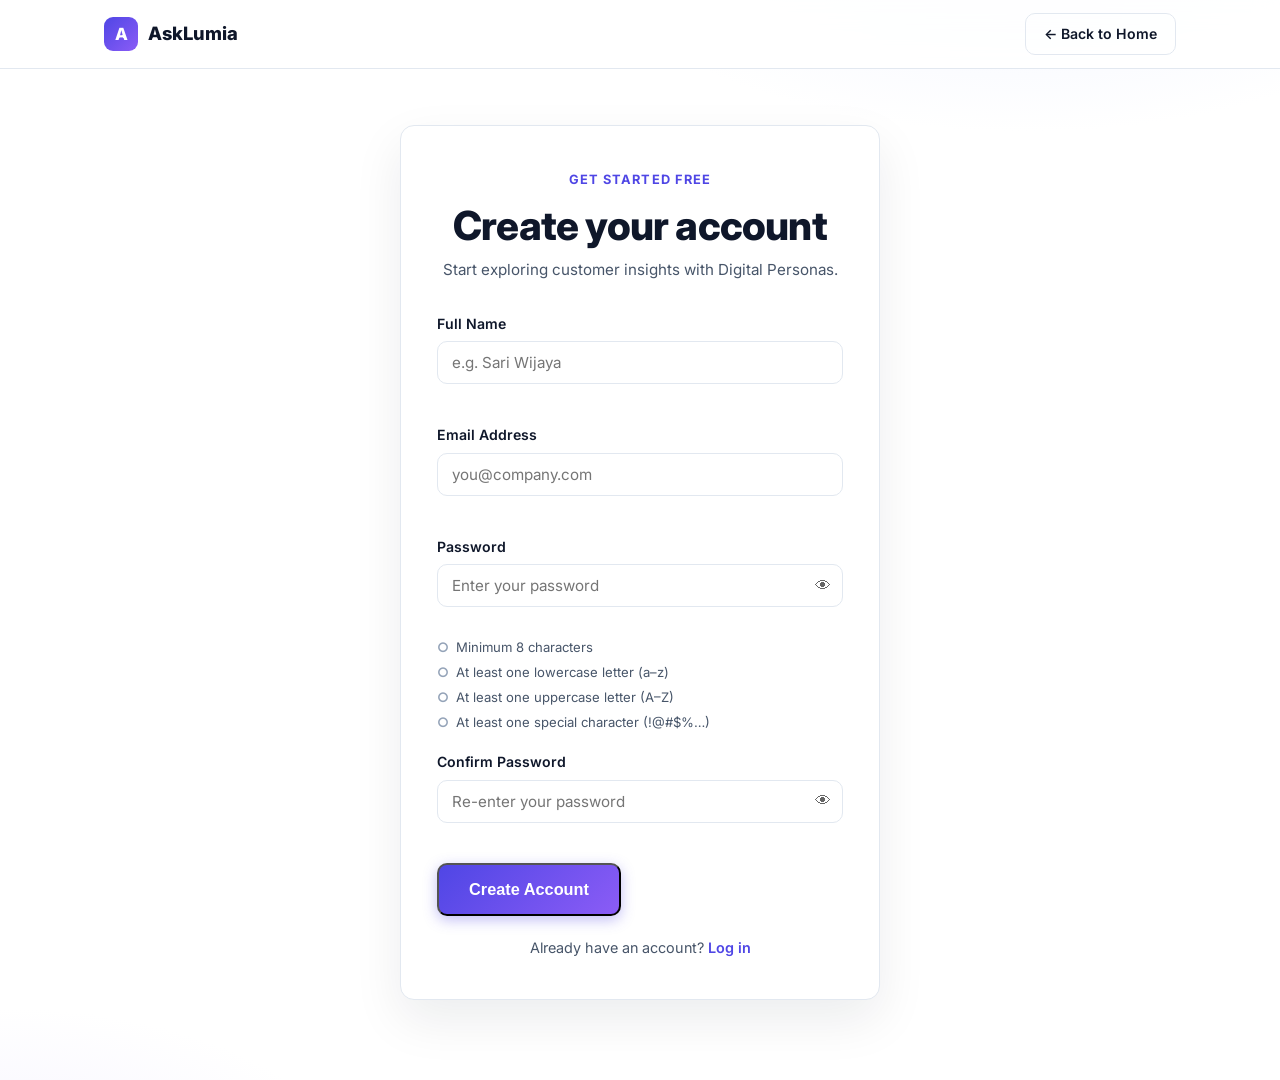
==== register.html @ 6f638997 "feat: add registration page with password validation" ====
<!DOCTYPE html>
<html lang="en">
<head>
  <meta charset="UTF-8" />
  <meta name="viewport" content="width=device-width, initial-scale=1.0" />
  <title>Create Account — AskLumia</title>
  <meta name="description" content="Create your AskLumia account and start asking your first research question." />
  <link rel="preconnect" href="https://fonts.googleapis.com" />
  <link rel="preconnect" href="https://fonts.gstatic.com" crossorigin />
  <link href="https://fonts.googleapis.com/css2?family=Inter:wght@400;500;600;700;800&display=swap" rel="stylesheet" />
  <link rel="stylesheet" href="styles.css" />
  <link rel="icon" href="data:image/svg+xml,%3Csvg xmlns='http://www.w3.org/2000/svg' viewBox='0 0 32 32'%3E%3Crect width='32' height='32' rx='8' fill='%234f46e5'/%3E%3Ctext x='16' y='22' font-size='16' font-family='sans-serif' font-weight='bold' fill='white' text-anchor='middle'%3EA%3C/text%3E%3C/svg%3E" />
  <link rel="stylesheet" href="register.css" />
</head>
<body class="auth-body">

  <!-- ===== NAVBAR (simplified) ===== -->
  <header class="navbar" id="navbar">
    <div class="container nav-inner">
      <a href="index.html" class="logo">
        <span class="logo-mark">A</span>
        <span class="logo-text">AskLumia</span>
      </a>
      <div class="nav-cta">
        <a href="index.html" class="btn btn-ghost btn-sm">← Back to Home</a>
      </div>
    </div>
  </header>

  <!-- ===== REGISTRATION FORM ===== -->
  <main class="auth-main">
    <div class="auth-card">
      <div class="auth-head">
        <span class="eyebrow">Get Started Free</span>
        <h2>Create your account</h2>
        <p>Start exploring customer insights with Digital Personas.</p>
      </div>

      <form id="registerForm" novalidate>
        <!-- Full name -->
        <div class="form-group">
          <label for="fullName">Full Name</label>
          <input type="text" id="fullName" name="fullName" placeholder="e.g. Sari Wijaya" autocomplete="name" />
          <small class="error-msg" id="nameError"></small>
        </div>

        <!-- Email -->
        <div class="form-group">
          <label for="email">Email Address</label>
          <input type="email" id="email" name="email" placeholder="you@company.com" autocomplete="email" />
          <small class="error-msg" id="emailError"></small>
        </div>

        <!-- Password -->
        <div class="form-group">
          <label for="password">Password</label>
          <div class="password-wrap">
            <input type="password" id="password" name="password" placeholder="Enter your password" autocomplete="new-password" />
            <button type="button" class="toggle-pass" data-target="password" aria-label="Show password">👁</button>
          </div>
          <small class="error-msg" id="passwordError"></small>

          <!-- Live password requirements checklist -->
          <ul class="pass-rules" id="passRules">
            <li data-rule="length"><span class="rule-icon">○</span> Minimum 8 characters</li>
            <li data-rule="lower"><span class="rule-icon">○</span> At least one lowercase letter (a–z)</li>
            <li data-rule="upper"><span class="rule-icon">○</span> At least one uppercase letter (A–Z)</li>
            <li data-rule="special"><span class="rule-icon">○</span> At least one special character (!@#$%…)</li>
          </ul>
        </div>

        <!-- Confirm Password -->
        <div class="form-group">
          <label for="confirmPassword">Confirm Password</label>
          <div class="password-wrap">
            <input type="password" id="confirmPassword" name="confirmPassword" placeholder="Re-enter your password" autocomplete="new-password" />
            <button type="button" class="toggle-pass" data-target="confirmPassword" aria-label="Show password">👁</button>
          </div>
          <small class="error-msg" id="confirmError"></small>
        </div>

        <button type="submit" class="btn btn-primary btn-block btn-lg">Create Account</button>

        <p class="auth-switch">
          Already have an account?
          <a href="#" id="loginLink">Log in</a>
        </p>
      </form>

      <!-- Success state -->
      <div class="auth-success" id="authSuccess" hidden>
        <div class="success-icon">✓</div>
        <h3>Account created!</h3>
        <p>Welcome to AskLumia, <strong id="successName"></strong>. Redirecting you to the dashboard…</p>
      </div>
    </div>
  </main>

  <script src="register.js"></script>
</body>
</html>
---- styles.css ----
/* ===== Reset & Base ===== */
:root {
  --bg: #ffffff;
  --bg-alt: #f8fafc;
  --ink: #0f172a;
  --ink-soft: #475569;
  --line: #e2e8f0;
  --primary: #4f46e5;
  --primary-dark: #4338ca;
  --accent: #8b5cf6;
  --radius: 14px;
}

* { margin: 0; padding: 0; box-sizing: border-box; }

html { scroll-behavior: smooth; }

body {
  font-family: 'Inter', system-ui, -apple-system, sans-serif;
  color: var(--ink);
  background: var(--bg);
  line-height: 1.6;
  -webkit-font-smoothing: antialiased;
}

.container { max-width: 1120px; margin: 0 auto; padding: 0 24px; }

h1, h2, h3 { line-height: 1.2; letter-spacing: -0.02em; }
h2 { font-size: clamp(1.8rem, 4vw, 2.5rem); font-weight: 800; }
h3 { font-size: 1.15rem; font-weight: 700; }

a { color: inherit; text-decoration: none; }
img { max-width: 100%; }

/* ===== Navbar ===== */
.navbar {
  position: sticky; top: 0; z-index: 100;
  background: rgba(255, 255, 255, 0.85);
  backdrop-filter: blur(12px);
  border-bottom: 1px solid var(--line);
}
.nav-inner { display: flex; align-items: center; justify-content: space-between; height: 68px; }
.logo { display: flex; align-items: center; gap: 10px; font-weight: 800; font-size: 1.15rem; }
.logo-mark {
  display: grid; place-items: center;
  width: 34px; height: 34px; border-radius: 9px;
  background: linear-gradient(135deg, var(--primary), var(--accent));
  color: #fff; font-size: 1.05rem;
}
.nav-links { display: flex; gap: 28px; font-size: 0.92rem; font-weight: 500; color: var(--ink-soft); }
.nav-links a:hover { color: var(--primary); }
.nav-cta { display: flex; align-items: center; gap: 12px; }
.nav-toggle { display: none; background: none; border: none; cursor: pointer; flex-direction: column; gap: 5px; padding: 6px; }
.nav-toggle span { width: 22px; height: 2px; background: var(--ink); border-radius: 2px; }

/* ===== Buttons ===== */
.btn {
  display: inline-block; padding: 12px 24px;
  border-radius: 10px; font-weight: 600; font-size: 0.95rem;
  transition: transform 0.15s ease, box-shadow 0.15s ease, background 0.15s ease;
}
.btn:hover { transform: translateY(-1px); }
.btn-primary {
  background: linear-gradient(135deg, var(--primary), var(--accent));
  color: #fff; box-shadow: 0 4px 14px rgba(79, 70, 229, 0.35);
}
.btn-primary:hover { box-shadow: 0 6px 20px rgba(79, 70, 229, 0.45); }
.btn-ghost { background: transparent; color: var(--ink); border: 1px solid var(--line); }
.btn-ghost:hover { border-color: var(--primary); color: var(--primary); }
.btn-light { background: #fff; color: var(--primary); }
.btn-sm { padding: 9px 18px; font-size: 0.88rem; }
.btn-lg { padding: 15px 30px; font-size: 1.02rem; }
.btn-block { display: block; text-align: center; }

/* ===== Hero ===== */
.hero { padding: 90px 0 60px; text-align: center; }
.hero-badge {
  display: inline-block; padding: 7px 16px; margin-bottom: 24px;
  border-radius: 999px; font-size: 0.85rem; font-weight: 600;
  color: var(--primary); background: #eef2ff; border: 1px solid #e0e7ff;
}
.hero h1 { font-size: clamp(2.6rem, 7vw, 4.4rem); font-weight: 800; }
.gradient-text {
  background: linear-gradient(135deg, var(--primary), var(--accent));
  -webkit-background-clip: text; background-clip: text; color: transparent;
}
.hero-sub {
  max-width: 640px; margin: 22px auto 0;
  font-size: 1.15rem; color: var(--ink-soft);
}
.hero-actions { display: flex; justify-content: center; gap: 14px; margin-top: 34px; flex-wrap: wrap; }

.hero-visual { max-width: 680px; margin: 56px auto 0; text-align: left; }
.chat-demo {
  background: var(--bg-alt); border: 1px solid var(--line);
  border-radius: var(--radius); padding: 22px; display: flex;
  flex-direction: column; gap: 14px;
  box-shadow: 0 20px 50px rgba(15, 23, 42, 0.07);
}
.chat-msg { padding: 14px 18px; border-radius: 12px; font-size: 0.95rem; max-width: 90%; }
.chat-user { background: var(--primary); color: #fff; align-self: flex-end; border-bottom-right-radius: 4px; }
.chat-bot { background: #fff; border: 1px solid var(--line); align-self: flex-start; border-bottom-left-radius: 4px; }

/* ===== Sections ===== */
.section { padding: 90px 0; }
.section-alt { background: var(--bg-alt); }
.section-head { text-align: center; max-width: 680px; margin: 0 auto 54px; }
.section-head p { color: var(--ink-soft); margin-top: 14px; font-size: 1.05rem; }
.eyebrow {
  display: inline-block; font-size: 0.8rem; font-weight: 700;
  text-transform: uppercase; letter-spacing: 0.08em;
  color: var(--primary); margin-bottom: 12px;
}

/* ===== Grid & Cards ===== */
.grid { display: grid; gap: 22px; }
.grid-3 { grid-template-columns: repeat(3, 1fr); }
.grid-4 { grid-template-columns: repeat(4, 1fr); }

.card {
  background: #fff; border: 1px solid var(--line); border-radius: var(--radius);
  padding: 28px; transition: transform 0.2s ease, box-shadow 0.2s ease;
}
.card:hover { transform: translateY(-4px); box-shadow: 0 14px 34px rgba(15, 23, 42, 0.08); }
.card-icon { font-size: 1.8rem; margin-bottom: 16px; }
.card p { color: var(--ink-soft); font-size: 0.94rem; margin-top: 8px; }

/* ===== Steps ===== */
.step-card {
  background: #fff; border: 1px solid var(--line); border-radius: var(--radius);
  padding: 26px; position: relative;
}
.step-num {
  font-size: 0.85rem; font-weight: 800; color: var(--primary);
  background: #eef2ff; width: fit-content;
  padding: 4px 12px; border-radius: 999px; margin-bottom: 16px;
}
.step-card p { color: var(--ink-soft); font-size: 0.92rem; margin-top: 8px; }

/* ===== Split (Personas) ===== */
.split { display: grid; grid-template-columns: 1.1fr 0.9fr; gap: 60px; align-items: center; }
.split-lead { color: var(--ink-soft); margin-top: 16px; font-size: 1.05rem; }
.checklist { list-style: none; margin-top: 26px; display: flex; flex-direction: column; gap: 18px; }
.checklist li { display: flex; gap: 14px; font-size: 0.97rem; color: var(--ink-soft); }
.checklist strong { color: var(--ink); }
.check {
  flex-shrink: 0; width: 26px; height: 26px; border-radius: 50%;
  background: #dcfce7; color: #16a34a; display: grid; place-items: center;
  font-weight: 700; font-size: 0.85rem;
}
.fine-print { margin-top: 24px; font-size: 0.85rem; color: #94a3b8; }

.split-visual { display: flex; flex-direction: column; gap: 16px; }
.persona-chip {
  display: flex; align-items: center; gap: 16px;
  background: #fff; border: 1px solid var(--line); border-radius: var(--radius);
  padding: 16px 20px; box-shadow: 0 6px 20px rgba(15, 23, 42, 0.05);
}
.persona-chip:nth-child(2) { transform: translateX(24px); }
.persona-chip:nth-child(3) { transform: translateX(-12px); }
.persona-chip small { display: block; color: var(--ink-soft); }
.avatar {
  width: 46px; height: 46px; border-radius: 50%;
  background: #eef2ff; display: grid; place-items: center; font-size: 1.4rem;
}

/* ===== Testimonials ===== */
.testimonial .quote { font-size: 0.98rem; color: var(--ink); margin-bottom: 20px; }
.testimonial .who strong { display: block; }
.testimonial .who span { color: var(--ink-soft); font-size: 0.85rem; }

/* ===== Pricing ===== */
.price-card { display: flex; flex-direction: column; }
.price-card h3 { margin-bottom: 10px; }
.price { font-size: 2.4rem; font-weight: 800; margin-bottom: 20px; }
.price span { font-size: 1rem; font-weight: 500; color: var(--ink-soft); }
.price-card ul { list-style: none; display: flex; flex-direction: column; gap: 10px; margin-bottom: 26px; flex: 1; }
.price-card li { font-size: 0.93rem; color: var(--ink-soft); }
.featured { border: 2px solid var(--primary); position: relative; }
.featured .btn { background: linear-gradient(135deg, var(--primary), var(--accent)); color: #fff; border: none; }
.badge {
  position: absolute; top: -13px; left: 50%; transform: translateX(-50%);
  background: linear-gradient(135deg, var(--primary), var(--accent));
  color: #fff; font-size: 0.75rem; font-weight: 700;
  padding: 4px 14px; border-radius: 999px; white-space: nowrap;
}
.pricing-note { text-align: center; margin-top: 26px; font-size: 0.85rem; color: #94a3b8; }

/* ===== CTA ===== */
.cta-section { padding-top: 0; }
.cta-box {
  text-align: center; color: #fff;
  background: linear-gradient(135deg, var(--primary), var(--accent));
  border-radius: 24px; padding: 70px 32px;
}
.cta-box h2 { color: #fff; }
.cta-box p { margin: 14px 0 30px; opacity: 0.9; font-size: 1.08rem; }

/* ===== Footer ===== */
.footer { border-top: 1px solid var(--line); padding: 50px 0 30px; }
.footer-inner { display: flex; justify-content: space-between; gap: 30px; flex-wrap: wrap; }
.footer-brand p { color: var(--ink-soft); font-size: 0.9rem; margin-top: 10px; max-width: 260px; }
.footer-links { display: flex; gap: 24px; font-size: 0.92rem; color: var(--ink-soft); align-items: center; flex-wrap: wrap; }
.footer-links a:hover { color: var(--primary); }
.footer-bottom {
  margin-top: 36px; padding-top: 22px; border-top: 1px solid var(--line);
  display: flex; justify-content: space-between; gap: 12px; flex-wrap: wrap;
  font-size: 0.85rem; color: #94a3b8;
}
.footer-bottom a { color: var(--primary); }

/* ===== Entrance animation (CSS-only, auto-plays, safe fallback) ===== */
@keyframes fadeUp {
  from { opacity: 0; transform: translateY(22px); }
  to { opacity: 1; transform: translateY(0); }
}
.card, .step-card, .persona-chip, .cta-box {
  animation: fadeUp 0.7s ease both;
}
.card:nth-child(2), .step-card:nth-child(2) { animation-delay: 0.08s; }
.card:nth-child(3), .step-card:nth-child(3) { animation-delay: 0.16s; }
.card:nth-child(4), .step-card:nth-child(4) { animation-delay: 0.24s; }
.persona-chip:nth-child(2) { animation-delay: 0.08s; }
.persona-chip:nth-child(3) { animation-delay: 0.16s; }
.persona-chip:nth-child(4) { animation-delay: 0.24s; }
@media (prefers-reduced-motion: reduce) {
  .card, .step-card, .persona-chip, .cta-box { animation: none; }
}
/* Safety net: after animations complete, force final state (JS adds .anim-done).
   Guarantees content is visible even if animations are throttled or frozen. */
.anim-done .card, .anim-done .step-card, .anim-done .persona-chip, .anim-done .cta-box {
  animation: none;
  opacity: 1;
  transform: none;
}

/* ===== Responsive ===== */
@media (max-width: 960px) {
  .grid-4 { grid-template-columns: repeat(2, 1fr); }
  .split { grid-template-columns: 1fr; gap: 40px; }
  .persona-chip:nth-child(2), .persona-chip:nth-child(3) { transform: none; }
}

@media (max-width: 700px) {
  .nav-links {
    display: none; position: absolute; top: 68px; left: 0; right: 0;
    background: #fff; border-bottom: 1px solid var(--line);
    flex-direction: column; padding: 20px 24px; gap: 16px;
  }
  .nav-links.open { display: flex; }
  .nav-toggle { display: flex; }
  .grid-3, .grid-4 { grid-template-columns: 1fr; }
  .section { padding: 64px 0; }
  .hero { padding: 60px 0 40px; }
  .footer-inner, .footer-bottom { flex-direction: column; }
}
---- register.css ----
/* ===== Register page ===== */
.auth-body {
  min-height: 100vh;
  background:
    radial-gradient(800px 400px at 80% -10%, #eef2ff 0%, transparent 60%),
    radial-gradient(600px 300px at 0% 110%, #f5f3ff 0%, transparent 60%),
    var(--bg);
}

.auth-main {
  display: flex; justify-content: center;
  padding: 56px 24px 80px;
}

.auth-card {
  width: 100%; max-width: 480px;
  background: #fff;
  border: 1px solid var(--line);
  border-radius: var(--radius);
  padding: 40px 36px;
  box-shadow: 0 20px 50px rgba(15, 23, 42, 0.08);
}

.auth-head { text-align: center; margin-bottom: 30px; }
.auth-head p { color: var(--ink-soft); margin-top: 8px; font-size: 0.95rem; }

/* Form fields */
.form-group { margin-bottom: 18px; }
.form-group label {
  display: block; font-size: 0.88rem; font-weight: 600;
  margin-bottom: 6px; color: var(--ink);
}
.form-group input {
  width: 100%; padding: 11px 14px;
  border: 1px solid var(--line); border-radius: 10px;
  font-size: 0.95rem; font-family: inherit;
  transition: border-color 0.15s ease, box-shadow 0.15s ease;
}
.form-group input:focus {
  outline: none; border-color: var(--primary);
  box-shadow: 0 0 0 3px rgba(79, 70, 229, 0.15);
}
.form-group input.invalid { border-color: #dc2626; }
.form-group input.invalid:focus { box-shadow: 0 0 0 3px rgba(220, 38, 38, 0.12); }
.form-group input.valid { border-color: #16a34a; }

.password-wrap { position: relative; }
.password-wrap input { padding-right: 44px; }
.toggle-pass {
  position: absolute; right: 8px; top: 50%; transform: translateY(-50%);
  background: none; border: none; cursor: pointer;
  font-size: 1rem; padding: 4px; line-height: 1; opacity: 0.6;
}
.toggle-pass:hover { opacity: 1; }

.error-msg { display: block; min-height: 18px; margin-top: 4px; color: #dc2626; font-size: 0.8rem; }

/* Password rules checklist */
.pass-rules {
  list-style: none; margin-top: 8px;
  display: grid; gap: 4px;
  font-size: 0.82rem; color: var(--ink-soft);
}
.pass-rules li { display: flex; align-items: center; gap: 7px; }
.pass-rules li .rule-icon { font-weight: 700; color: #94a3b8; }
.pass-rules li.ok { color: #15803d; }
.pass-rules li.ok .rule-icon { color: #16a34a; }

/* Submit + switch link */
#registerForm .btn { margin-top: 6px; }
.auth-switch { text-align: center; margin-top: 20px; font-size: 0.9rem; color: var(--ink-soft); }
.auth-switch a { color: var(--primary); font-weight: 600; }
.auth-switch a:hover { text-decoration: underline; }

/* Success state */
.auth-success { text-align: center; padding: 30px 0 10px; }
.success-icon {
  width: 64px; height: 64px; margin: 0 auto 18px;
  display: grid; place-items: center;
  border-radius: 50%; background: #dcfce7; color: #16a34a;
  font-size: 1.8rem; font-weight: 800;
}
.auth-success p { color: var(--ink-soft); margin-top: 10px; }

/* Responsive */
@media (max-width: 520px) {
  .auth-card { padding: 30px 22px; }
  .auth-main { padding: 32px 16px 60px; }
}
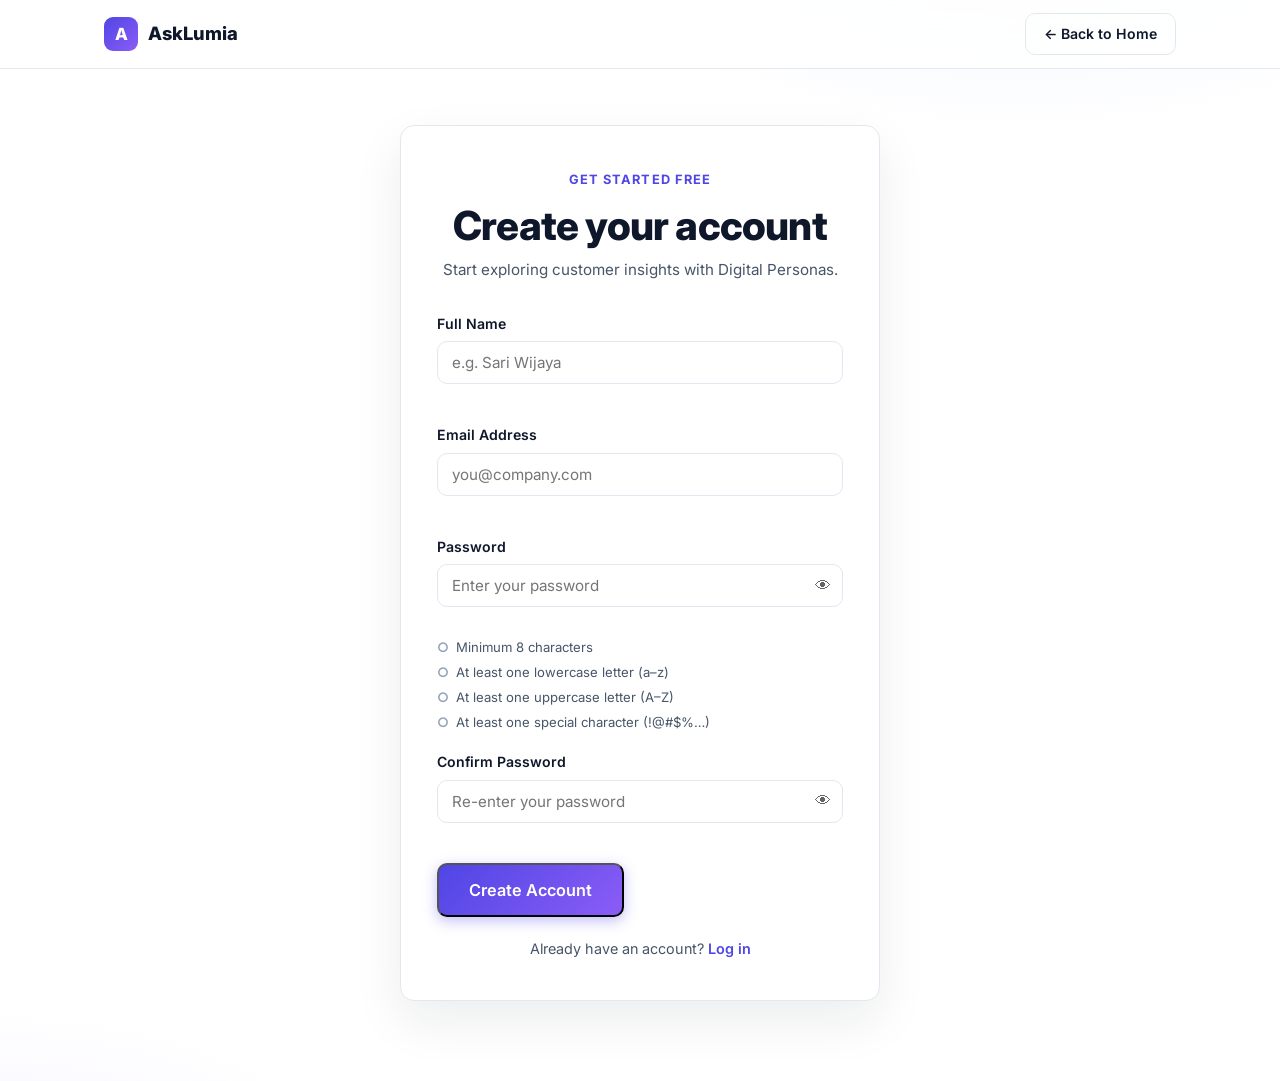
==== commit ef0fd0f1: "fix: restore validation as pendaftaran.js + address review - Commit pendaftaran.js (register.js was " ====
--- a/register.html
+++ b/register.html
@@ -32,7 +32,7 @@
     <div class="auth-card">
       <div class="auth-head">
         <span class="eyebrow">Get Started Free</span>
-        <h2>Create your account</h2>
+        <h1>Create your account</h1>
         <p>Start exploring customer insights with Digital Personas.</p>
       </div>
 
@@ -40,28 +40,28 @@
         <!-- Full name -->
         <div class="form-group">
           <label for="fullName">Full Name</label>
-          <input type="text" id="fullName" name="fullName" placeholder="e.g. Sari Wijaya" autocomplete="name" />
-          <small class="error-msg" id="nameError"></small>
+          <input type="text" id="fullName" name="fullName" placeholder="e.g. Sari Wijaya" autocomplete="name" aria-describedby="nameError" />
+          <small class="error-msg" id="nameError" aria-live="polite"></small>
         </div>
 
         <!-- Email -->
         <div class="form-group">
           <label for="email">Email Address</label>
-          <input type="email" id="email" name="email" placeholder="you@company.com" autocomplete="email" />
-          <small class="error-msg" id="emailError"></small>
+          <input type="email" id="email" name="email" placeholder="you@company.com" autocomplete="email" aria-describedby="emailError" />
+          <small class="error-msg" id="emailError" aria-live="polite"></small>
         </div>
 
         <!-- Password -->
         <div class="form-group">
           <label for="password">Password</label>
           <div class="password-wrap">
-            <input type="password" id="password" name="password" placeholder="Enter your password" autocomplete="new-password" />
+            <input type="password" id="password" name="password" placeholder="Enter your password" autocomplete="new-password" aria-describedby="passwordError passRules" />
             <button type="button" class="toggle-pass" data-target="password" aria-label="Show password">👁</button>
           </div>
-          <small class="error-msg" id="passwordError"></small>
+          <small class="error-msg" id="passwordError" aria-live="polite"></small>
 
           <!-- Live password requirements checklist -->
-          <ul class="pass-rules" id="passRules">
+          <ul class="pass-rules" id="passRules" aria-label="Password requirements">
             <li data-rule="length"><span class="rule-icon">○</span> Minimum 8 characters</li>
             <li data-rule="lower"><span class="rule-icon">○</span> At least one lowercase letter (a–z)</li>
             <li data-rule="upper"><span class="rule-icon">○</span> At least one uppercase letter (A–Z)</li>
@@ -73,10 +73,10 @@
         <div class="form-group">
           <label for="confirmPassword">Confirm Password</label>
           <div class="password-wrap">
-            <input type="password" id="confirmPassword" name="confirmPassword" placeholder="Re-enter your password" autocomplete="new-password" />
+            <input type="password" id="confirmPassword" name="confirmPassword" placeholder="Re-enter your password" autocomplete="new-password" aria-describedby="confirmError" />
             <button type="button" class="toggle-pass" data-target="confirmPassword" aria-label="Show password">👁</button>
           </div>
-          <small class="error-msg" id="confirmError"></small>
+          <small class="error-msg" id="confirmError" aria-live="polite"></small>
         </div>
 
         <button type="submit" class="btn btn-primary btn-block btn-lg">Create Account</button>
@@ -90,12 +90,12 @@
       <!-- Success state -->
       <div class="auth-success" id="authSuccess" hidden>
         <div class="success-icon">✓</div>
-        <h3>Account created!</h3>
-        <p>Welcome to AskLumia, <strong id="successName"></strong>. Redirecting you to the dashboard…</p>
+        <h3 tabindex="-1">Account created!</h3>
+        <p>Welcome to AskLumia, <strong id="successName"></strong>. We'll be in touch soon — no dashboard yet, this is a demo.</p>
       </div>
     </div>
   </main>
 
-  <script src="register.js"></script>
+  <script src="pendaftaran.js"></script>
 </body>
 </html>
--- a/register.css
+++ b/register.css
@@ -22,7 +22,11 @@
 }
 
 .auth-head { text-align: center; margin-bottom: 30px; }
+.auth-head h1 { font-size: clamp(1.8rem, 4vw, 2.5rem); font-weight: 800; }
 .auth-head p { color: var(--ink-soft); margin-top: 8px; font-size: 0.95rem; }
+
+/* Buttons are <button> here, not <a> — UA stylesheets give them their own font. */
+button.btn { font-family: inherit; }
 
 /* Form fields */
 .form-group { margin-bottom: 18px; }
@@ -74,6 +78,7 @@
 
 /* Success state */
 .auth-success { text-align: center; padding: 30px 0 10px; }
+.auth-success h3:focus { outline: none; }
 .success-icon {
   width: 64px; height: 64px; margin: 0 auto 18px;
   display: grid; place-items: center;
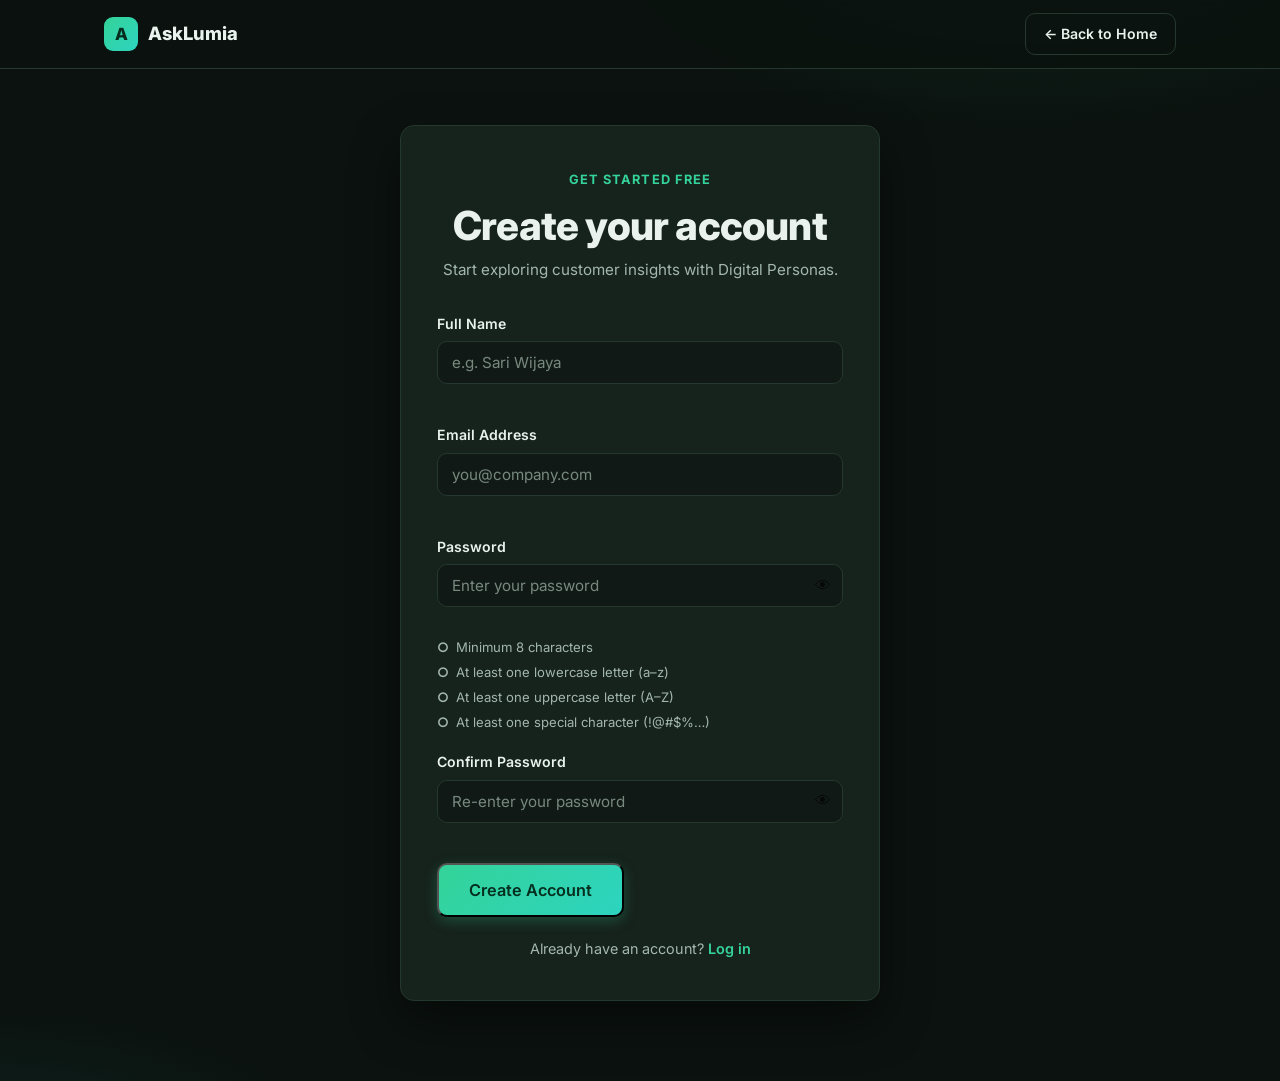
==== commit f8127a91: "feat: rebrand theme from purple/white to dark green — near-black green background (#0b120f), emerald" ====
--- a/register.html
+++ b/register.html
@@ -9,7 +9,7 @@
   <link rel="preconnect" href="https://fonts.gstatic.com" crossorigin />
   <link href="https://fonts.googleapis.com/css2?family=Inter:wght@400;500;600;700;800&display=swap" rel="stylesheet" />
   <link rel="stylesheet" href="styles.css" />
-  <link rel="icon" href="data:image/svg+xml,%3Csvg xmlns='http://www.w3.org/2000/svg' viewBox='0 0 32 32'%3E%3Crect width='32' height='32' rx='8' fill='%234f46e5'/%3E%3Ctext x='16' y='22' font-size='16' font-family='sans-serif' font-weight='bold' fill='white' text-anchor='middle'%3EA%3C/text%3E%3C/svg%3E" />
+  <link rel="icon" href="data:image/svg+xml,%3Csvg xmlns='http://www.w3.org/2000/svg' viewBox='0 0 32 32'%3E%3Crect width='32' height='32' rx='8' fill='%230b120f'/%3E%3Ctext x='16' y='22' font-size='16' font-family='sans-serif' font-weight='bold' fill='%2334d399' text-anchor='middle'%3EA%3C/text%3E%3C/svg%3E" />
   <link rel="stylesheet" href="register.css" />
 </head>
 <body class="auth-body">
--- a/styles.css
+++ b/styles.css
@@ -1,13 +1,15 @@
 /* ===== Reset & Base ===== */
 :root {
-  --bg: #ffffff;
-  --bg-alt: #f8fafc;
-  --ink: #0f172a;
-  --ink-soft: #475569;
-  --line: #e2e8f0;
-  --primary: #4f46e5;
-  --primary-dark: #4338ca;
-  --accent: #8b5cf6;
+  --bg: #0b120f;
+  --bg-alt: #101915;
+  --surface: #16221c;
+  --ink: #e9f2ed;
+  --ink-soft: #a3b8ad;
+  --line: #24382e;
+  --primary: #34d399;
+  --primary-dark: #2bbd8a;
+  --accent: #2dd4bf;
+  --on-primary: #052e1f;
   --radius: 14px;
 }
 
@@ -35,7 +37,7 @@
 /* ===== Navbar ===== */
 .navbar {
   position: sticky; top: 0; z-index: 100;
-  background: rgba(255, 255, 255, 0.85);
+  background: rgba(11, 18, 15, 0.85);
   backdrop-filter: blur(12px);
   border-bottom: 1px solid var(--line);
 }
@@ -45,7 +47,7 @@
   display: grid; place-items: center;
   width: 34px; height: 34px; border-radius: 9px;
   background: linear-gradient(135deg, var(--primary), var(--accent));
-  color: #fff; font-size: 1.05rem;
+  color: var(--on-primary); font-size: 1.05rem;
 }
 .nav-links { display: flex; gap: 28px; font-size: 0.92rem; font-weight: 500; color: var(--ink-soft); }
 .nav-links a:hover { color: var(--primary); }
@@ -62,12 +64,12 @@
 .btn:hover { transform: translateY(-1px); }
 .btn-primary {
   background: linear-gradient(135deg, var(--primary), var(--accent));
-  color: #fff; box-shadow: 0 4px 14px rgba(79, 70, 229, 0.35);
-}
-.btn-primary:hover { box-shadow: 0 6px 20px rgba(79, 70, 229, 0.45); }
+  color: var(--on-primary); box-shadow: 0 4px 14px rgba(52, 211, 153, 0.25);
+}
+.btn-primary:hover { box-shadow: 0 6px 20px rgba(52, 211, 153, 0.35); }
 .btn-ghost { background: transparent; color: var(--ink); border: 1px solid var(--line); }
 .btn-ghost:hover { border-color: var(--primary); color: var(--primary); }
-.btn-light { background: #fff; color: var(--primary); }
+.btn-light { background: #f0fdf7; color: #065f46; }
 .btn-sm { padding: 9px 18px; font-size: 0.88rem; }
 .btn-lg { padding: 15px 30px; font-size: 1.02rem; }
 .btn-block { display: block; text-align: center; }
@@ -77,7 +79,7 @@
 .hero-badge {
   display: inline-block; padding: 7px 16px; margin-bottom: 24px;
   border-radius: 999px; font-size: 0.85rem; font-weight: 600;
-  color: var(--primary); background: #eef2ff; border: 1px solid #e0e7ff;
+  color: var(--primary); background: rgba(52, 211, 153, 0.08); border: 1px solid rgba(52, 211, 153, 0.25);
 }
 .hero h1 { font-size: clamp(2.6rem, 7vw, 4.4rem); font-weight: 800; }
 .gradient-text {
@@ -95,11 +97,11 @@
   background: var(--bg-alt); border: 1px solid var(--line);
   border-radius: var(--radius); padding: 22px; display: flex;
   flex-direction: column; gap: 14px;
-  box-shadow: 0 20px 50px rgba(15, 23, 42, 0.07);
+  box-shadow: 0 20px 50px rgba(0, 0, 0, 0.35);
 }
 .chat-msg { padding: 14px 18px; border-radius: 12px; font-size: 0.95rem; max-width: 90%; }
-.chat-user { background: var(--primary); color: #fff; align-self: flex-end; border-bottom-right-radius: 4px; }
-.chat-bot { background: #fff; border: 1px solid var(--line); align-self: flex-start; border-bottom-left-radius: 4px; }
+.chat-user { background: var(--primary); color: var(--on-primary); align-self: flex-end; border-bottom-right-radius: 4px; }
+.chat-bot { background: var(--surface); border: 1px solid var(--line); align-self: flex-start; border-bottom-left-radius: 4px; }
 
 /* ===== Sections ===== */
 .section { padding: 90px 0; }
@@ -118,21 +120,21 @@
 .grid-4 { grid-template-columns: repeat(4, 1fr); }
 
 .card {
-  background: #fff; border: 1px solid var(--line); border-radius: var(--radius);
+  background: var(--surface); border: 1px solid var(--line); border-radius: var(--radius);
   padding: 28px; transition: transform 0.2s ease, box-shadow 0.2s ease;
 }
-.card:hover { transform: translateY(-4px); box-shadow: 0 14px 34px rgba(15, 23, 42, 0.08); }
+.card:hover { transform: translateY(-4px); box-shadow: 0 14px 34px rgba(0, 0, 0, 0.4); }
 .card-icon { font-size: 1.8rem; margin-bottom: 16px; }
 .card p { color: var(--ink-soft); font-size: 0.94rem; margin-top: 8px; }
 
 /* ===== Steps ===== */
 .step-card {
-  background: #fff; border: 1px solid var(--line); border-radius: var(--radius);
+  background: var(--surface); border: 1px solid var(--line); border-radius: var(--radius);
   padding: 26px; position: relative;
 }
 .step-num {
   font-size: 0.85rem; font-weight: 800; color: var(--primary);
-  background: #eef2ff; width: fit-content;
+  background: rgba(52, 211, 153, 0.12); width: fit-content;
   padding: 4px 12px; border-radius: 999px; margin-bottom: 16px;
 }
 .step-card p { color: var(--ink-soft); font-size: 0.92rem; margin-top: 8px; }
@@ -145,23 +147,23 @@
 .checklist strong { color: var(--ink); }
 .check {
   flex-shrink: 0; width: 26px; height: 26px; border-radius: 50%;
-  background: #dcfce7; color: #16a34a; display: grid; place-items: center;
+  background: rgba(52, 211, 153, 0.15); color: var(--primary); display: grid; place-items: center;
   font-weight: 700; font-size: 0.85rem;
 }
-.fine-print { margin-top: 24px; font-size: 0.85rem; color: #94a3b8; }
+.fine-print { margin-top: 24px; font-size: 0.85rem; color: var(--ink-soft); }
 
 .split-visual { display: flex; flex-direction: column; gap: 16px; }
 .persona-chip {
   display: flex; align-items: center; gap: 16px;
-  background: #fff; border: 1px solid var(--line); border-radius: var(--radius);
-  padding: 16px 20px; box-shadow: 0 6px 20px rgba(15, 23, 42, 0.05);
+  background: var(--surface); border: 1px solid var(--line); border-radius: var(--radius);
+  padding: 16px 20px; box-shadow: 0 6px 20px rgba(0, 0, 0, 0.3);
 }
 .persona-chip:nth-child(2) { transform: translateX(24px); }
 .persona-chip:nth-child(3) { transform: translateX(-12px); }
 .persona-chip small { display: block; color: var(--ink-soft); }
 .avatar {
   width: 46px; height: 46px; border-radius: 50%;
-  background: #eef2ff; display: grid; place-items: center; font-size: 1.4rem;
+  background: rgba(52, 211, 153, 0.12); display: grid; place-items: center; font-size: 1.4rem;
 }
 
 /* ===== Testimonials ===== */
@@ -177,24 +179,24 @@
 .price-card ul { list-style: none; display: flex; flex-direction: column; gap: 10px; margin-bottom: 26px; flex: 1; }
 .price-card li { font-size: 0.93rem; color: var(--ink-soft); }
 .featured { border: 2px solid var(--primary); position: relative; }
-.featured .btn { background: linear-gradient(135deg, var(--primary), var(--accent)); color: #fff; border: none; }
+.featured .btn { background: linear-gradient(135deg, var(--primary), var(--accent)); color: var(--on-primary); border: none; }
 .badge {
   position: absolute; top: -13px; left: 50%; transform: translateX(-50%);
   background: linear-gradient(135deg, var(--primary), var(--accent));
-  color: #fff; font-size: 0.75rem; font-weight: 700;
+  color: var(--on-primary); font-size: 0.75rem; font-weight: 700;
   padding: 4px 14px; border-radius: 999px; white-space: nowrap;
 }
-.pricing-note { text-align: center; margin-top: 26px; font-size: 0.85rem; color: #94a3b8; }
+.pricing-note { text-align: center; margin-top: 26px; font-size: 0.85rem; color: var(--ink-soft); }
 
 /* ===== CTA ===== */
 .cta-section { padding-top: 0; }
 .cta-box {
-  text-align: center; color: #fff;
+  text-align: center; color: var(--on-primary);
   background: linear-gradient(135deg, var(--primary), var(--accent));
   border-radius: 24px; padding: 70px 32px;
 }
-.cta-box h2 { color: #fff; }
-.cta-box p { margin: 14px 0 30px; opacity: 0.9; font-size: 1.08rem; }
+.cta-box h2 { color: var(--on-primary); }
+.cta-box p { margin: 14px 0 30px; opacity: 0.85; font-size: 1.08rem; }
 
 /* ===== Footer ===== */
 .footer { border-top: 1px solid var(--line); padding: 50px 0 30px; }
@@ -205,7 +207,7 @@
 .footer-bottom {
   margin-top: 36px; padding-top: 22px; border-top: 1px solid var(--line);
   display: flex; justify-content: space-between; gap: 12px; flex-wrap: wrap;
-  font-size: 0.85rem; color: #94a3b8;
+  font-size: 0.85rem; color: var(--ink-soft);
 }
 .footer-bottom a { color: var(--primary); }
 
@@ -244,7 +246,7 @@
 @media (max-width: 700px) {
   .nav-links {
     display: none; position: absolute; top: 68px; left: 0; right: 0;
-    background: #fff; border-bottom: 1px solid var(--line);
+    background: var(--bg-alt); border-bottom: 1px solid var(--line);
     flex-direction: column; padding: 20px 24px; gap: 16px;
   }
   .nav-links.open { display: flex; }
--- a/register.css
+++ b/register.css
@@ -2,8 +2,8 @@
 .auth-body {
   min-height: 100vh;
   background:
-    radial-gradient(800px 400px at 80% -10%, #eef2ff 0%, transparent 60%),
-    radial-gradient(600px 300px at 0% 110%, #f5f3ff 0%, transparent 60%),
+    radial-gradient(800px 400px at 80% -10%, rgba(52, 211, 153, 0.12) 0%, transparent 60%),
+    radial-gradient(600px 300px at 0% 110%, rgba(45, 212, 191, 0.10) 0%, transparent 60%),
     var(--bg);
 }
 
@@ -14,11 +14,11 @@
 
 .auth-card {
   width: 100%; max-width: 480px;
-  background: #fff;
+  background: var(--surface);
   border: 1px solid var(--line);
   border-radius: var(--radius);
   padding: 40px 36px;
-  box-shadow: 0 20px 50px rgba(15, 23, 42, 0.08);
+  box-shadow: 0 20px 50px rgba(0, 0, 0, 0.4);
 }
 
 .auth-head { text-align: center; margin-bottom: 30px; }
@@ -36,17 +36,19 @@
 }
 .form-group input {
   width: 100%; padding: 11px 14px;
+  background: var(--bg-alt); color: var(--ink);
   border: 1px solid var(--line); border-radius: 10px;
   font-size: 0.95rem; font-family: inherit;
   transition: border-color 0.15s ease, box-shadow 0.15s ease;
 }
+.form-group input::placeholder { color: var(--ink-soft); opacity: 0.7; }
 .form-group input:focus {
   outline: none; border-color: var(--primary);
-  box-shadow: 0 0 0 3px rgba(79, 70, 229, 0.15);
+  box-shadow: 0 0 0 3px rgba(52, 211, 153, 0.18);
 }
-.form-group input.invalid { border-color: #dc2626; }
-.form-group input.invalid:focus { box-shadow: 0 0 0 3px rgba(220, 38, 38, 0.12); }
-.form-group input.valid { border-color: #16a34a; }
+.form-group input.invalid { border-color: #f87171; }
+.form-group input.invalid:focus { box-shadow: 0 0 0 3px rgba(248, 113, 113, 0.15); }
+.form-group input.valid { border-color: var(--primary); }
 
 .password-wrap { position: relative; }
 .password-wrap input { padding-right: 44px; }
@@ -57,7 +59,7 @@
 }
 .toggle-pass:hover { opacity: 1; }
 
-.error-msg { display: block; min-height: 18px; margin-top: 4px; color: #dc2626; font-size: 0.8rem; }
+.error-msg { display: block; min-height: 18px; margin-top: 4px; color: #f87171; font-size: 0.8rem; }
 
 /* Password rules checklist */
 .pass-rules {
@@ -66,9 +68,9 @@
   font-size: 0.82rem; color: var(--ink-soft);
 }
 .pass-rules li { display: flex; align-items: center; gap: 7px; }
-.pass-rules li .rule-icon { font-weight: 700; color: #94a3b8; }
-.pass-rules li.ok { color: #15803d; }
-.pass-rules li.ok .rule-icon { color: #16a34a; }
+.pass-rules li .rule-icon { font-weight: 700; color: var(--ink-soft); }
+.pass-rules li.ok { color: var(--primary); }
+.pass-rules li.ok .rule-icon { color: var(--primary); }
 
 /* Submit + switch link */
 #registerForm .btn { margin-top: 6px; }
@@ -82,7 +84,7 @@
 .success-icon {
   width: 64px; height: 64px; margin: 0 auto 18px;
   display: grid; place-items: center;
-  border-radius: 50%; background: #dcfce7; color: #16a34a;
+  border-radius: 50%; background: rgba(52, 211, 153, 0.15); color: var(--primary);
   font-size: 1.8rem; font-weight: 800;
 }
 .auth-success p { color: var(--ink-soft); margin-top: 10px; }
